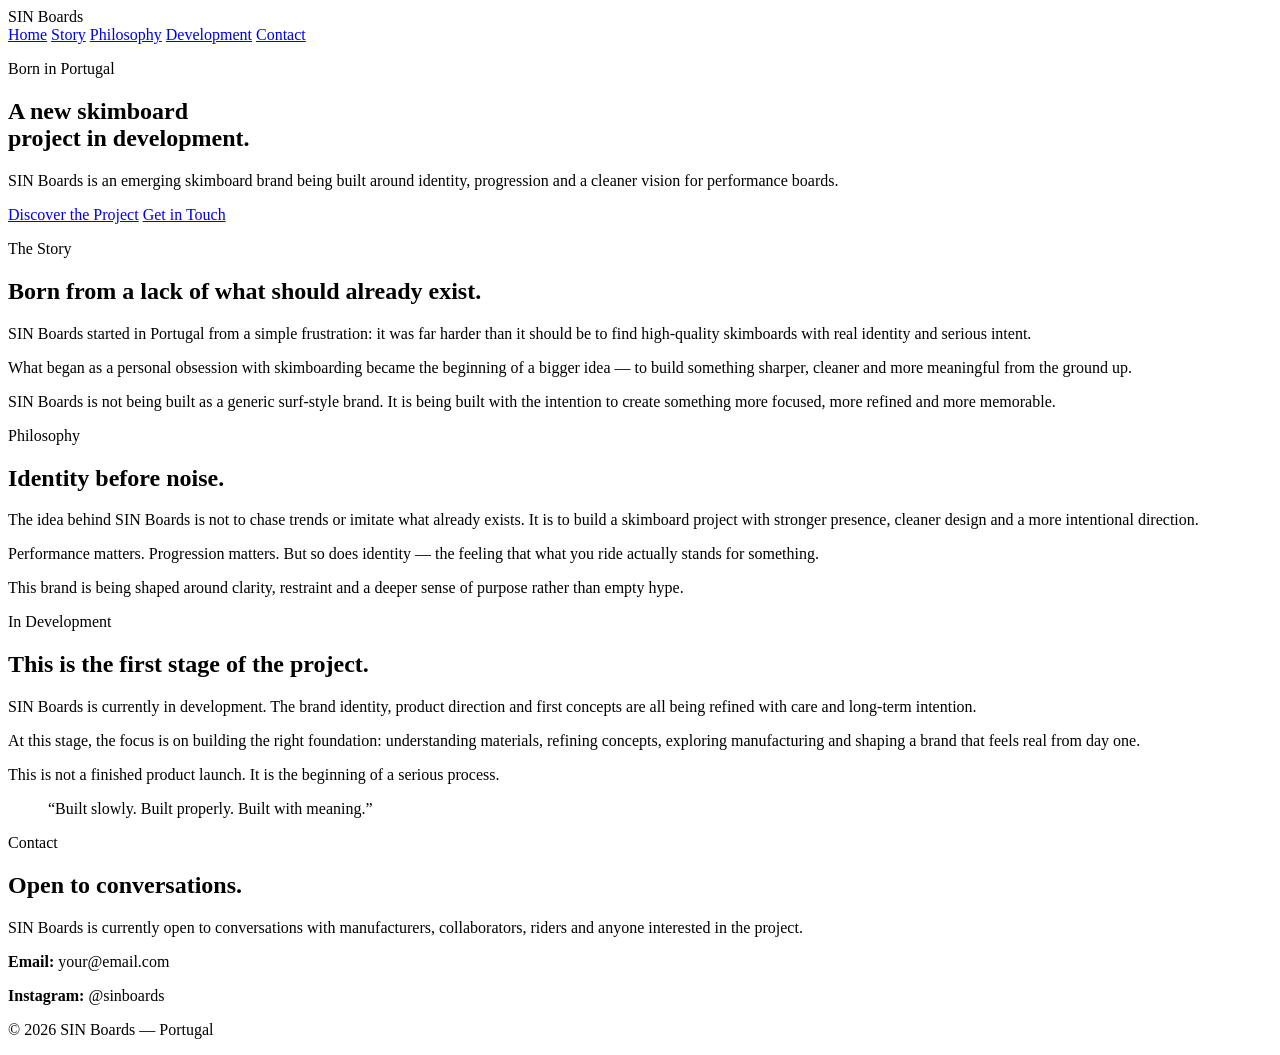
==== index.html @ 91b47700 "Create index.html" ====
<!DOCTYPE html>
<html lang="en">
<head>
  <meta charset="UTF-8" />
  <meta name="viewport" content="width=device-width, initial-scale=1.0" />
  <title>SIN Boards</title>
  <meta name="description" content="SIN Boards is a new skimboard project born in Portugal, built around identity, progression and performance." />
  <link rel="stylesheet" href="style.css" />
</head>
<body>

  <header class="navbar">
    <div class="logo">SIN Boards</div>
    <nav>
      <a href="#home">Home</a>
      <a href="#story">Story</a>
      <a href="#philosophy">Philosophy</a>
      <a href="#development">Development</a>
      <a href="#contact">Contact</a>
    </nav>
  </header>

  <section id="home" class="hero">
    <div class="hero-overlay"></div>
    <div class="hero-content">
      <p class="eyebrow">Born in Portugal</p>
      <h1>A new skimboard<br>project in development.</h1>
      <p class="hero-text">
        SIN Boards is an emerging skimboard brand being built around identity, progression and a cleaner vision for performance boards.
      </p>
      <div class="hero-buttons">
        <a href="#story" class="btn btn-primary">Discover the Project</a>
        <a href="#contact" class="btn btn-secondary">Get in Touch</a>
      </div>
    </div>
  </section>

  <section id="story" class="section">
    <div class="container narrow">
      <p class="section-tag">The Story</p>
      <h2>Born from a lack of what should already exist.</h2>
      <p>
        SIN Boards started in Portugal from a simple frustration: it was far harder than it should be to find high-quality skimboards with real identity and serious intent.
      </p>
      <p>
        What began as a personal obsession with skimboarding became the beginning of a bigger idea — to build something sharper, cleaner and more meaningful from the ground up.
      </p>
      <p>
        SIN Boards is not being built as a generic surf-style brand. It is being built with the intention to create something more focused, more refined and more memorable.
      </p>
    </div>
  </section>

  <section id="philosophy" class="section dark-section">
    <div class="container narrow">
      <p class="section-tag">Philosophy</p>
      <h2>Identity before noise.</h2>
      <p>
        The idea behind SIN Boards is not to chase trends or imitate what already exists. It is to build a skimboard project with stronger presence, cleaner design and a more intentional direction.
      </p>
      <p>
        Performance matters. Progression matters. But so does identity — the feeling that what you ride actually stands for something.
      </p>
      <p>
        This brand is being shaped around clarity, restraint and a deeper sense of purpose rather than empty hype.
      </p>
    </div>
  </section>

  <section id="development" class="section">
    <div class="container narrow">
      <p class="section-tag">In Development</p>
      <h2>This is the first stage of the project.</h2>
      <p>
        SIN Boards is currently in development. The brand identity, product direction and first concepts are all being refined with care and long-term intention.
      </p>
      <p>
        At this stage, the focus is on building the right foundation: understanding materials, refining concepts, exploring manufacturing and shaping a brand that feels real from day one.
      </p>
      <p>
        This is not a finished product launch. It is the beginning of a serious process.
      </p>
    </div>
  </section>

  <section class="quote-section">
    <div class="container narrow">
      <blockquote>
        “Built slowly. Built properly. Built with meaning.”
      </blockquote>
    </div>
  </section>

  <section id="contact" class="section dark-section">
    <div class="container narrow">
      <p class="section-tag">Contact</p>
      <h2>Open to conversations.</h2>
      <p>
        SIN Boards is currently open to conversations with manufacturers, collaborators, riders and anyone interested in the project.
      </p>

      <div class="contact-box">
        <p><strong>Email:</strong> your@email.com</p>
        <p><strong>Instagram:</strong> @sinboards</p>
      </div>
    </div>
  </section>

  <footer class="footer">
    <p>© 2026 SIN Boards — Portugal</p>
  </footer>

</body>
</html>
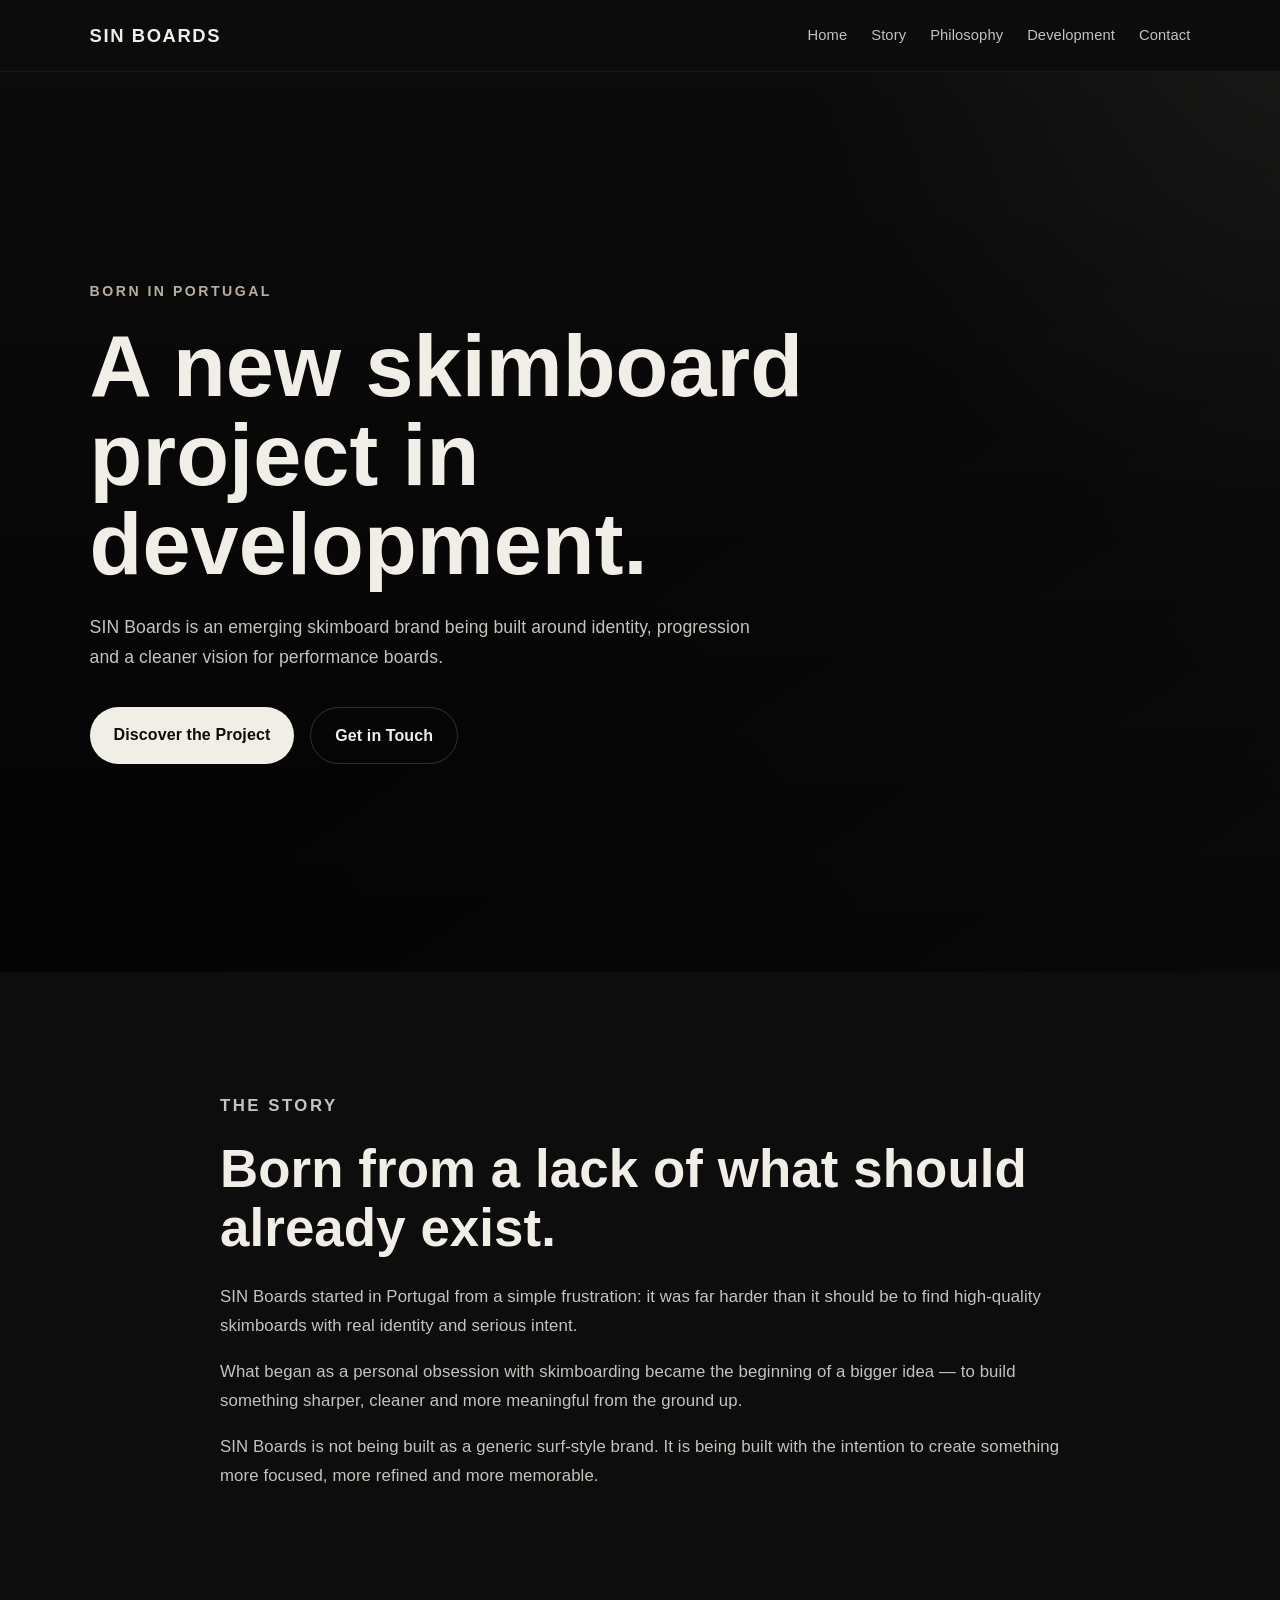
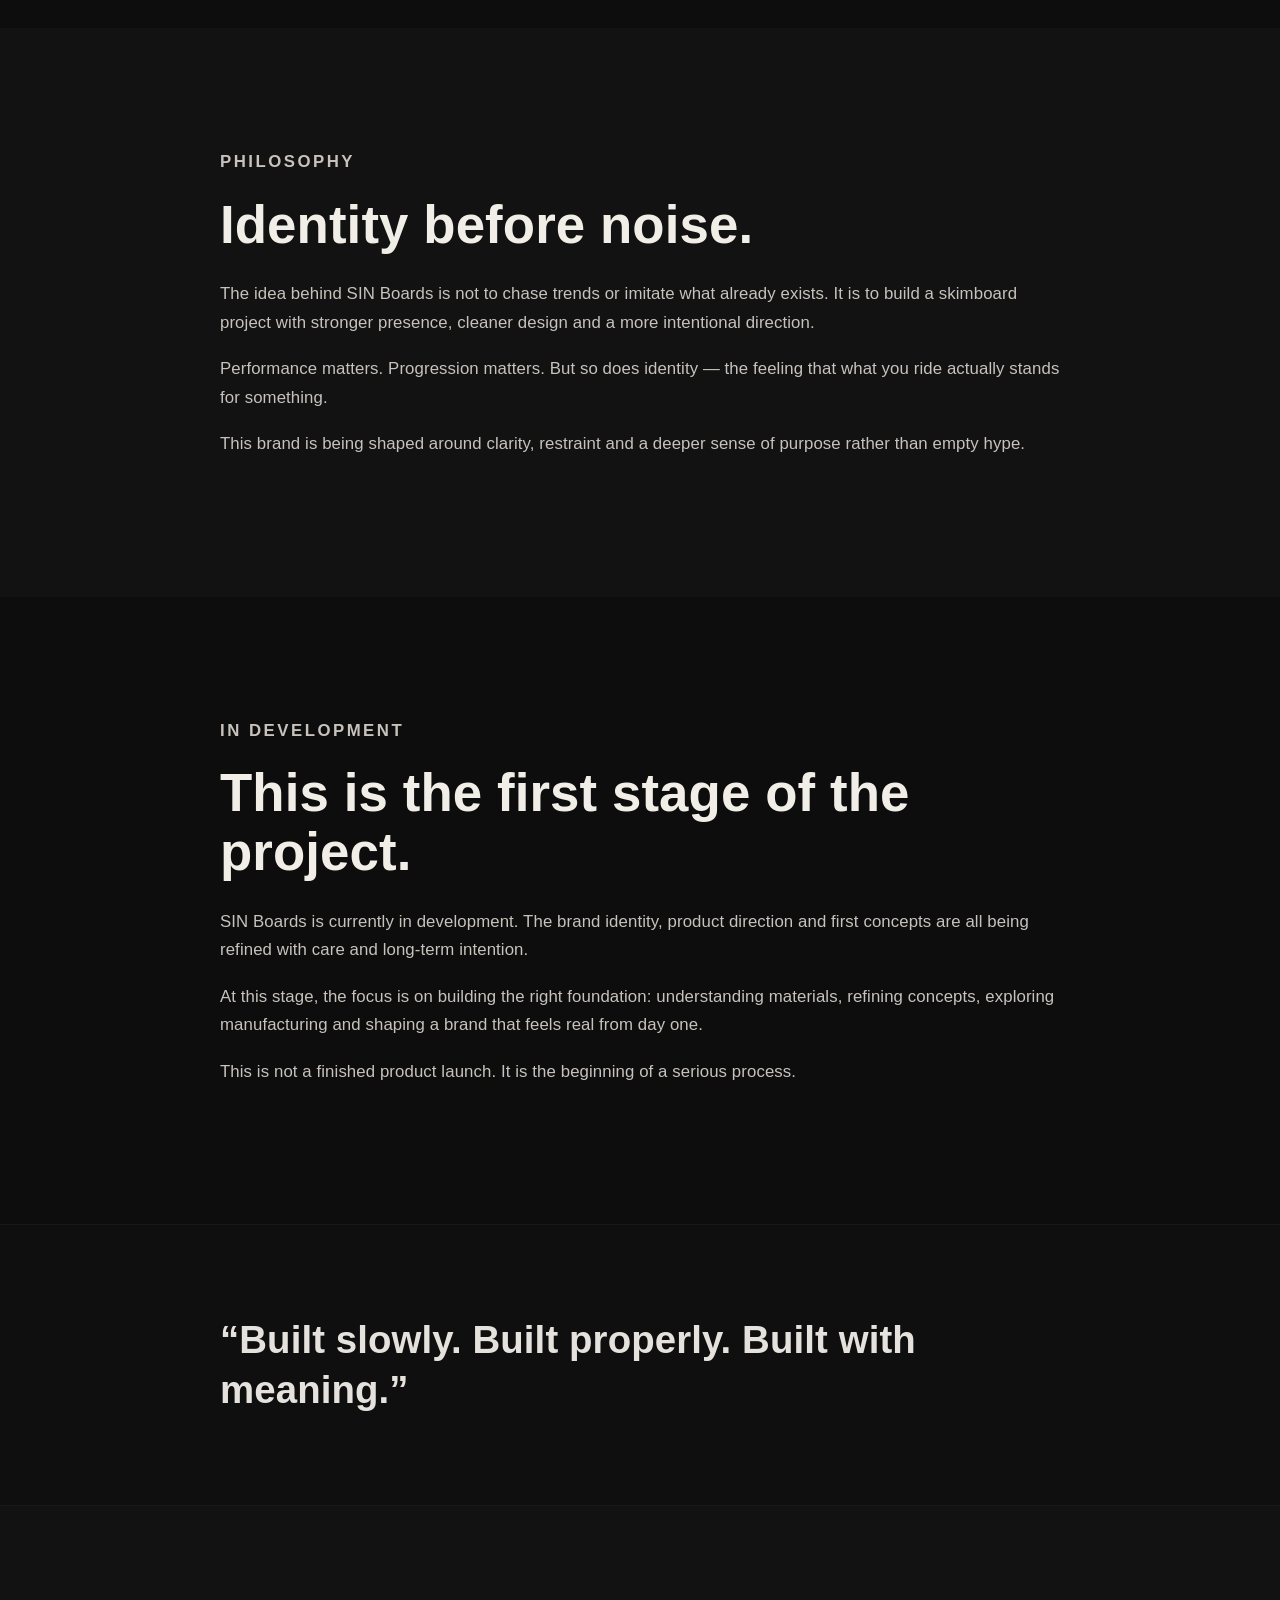
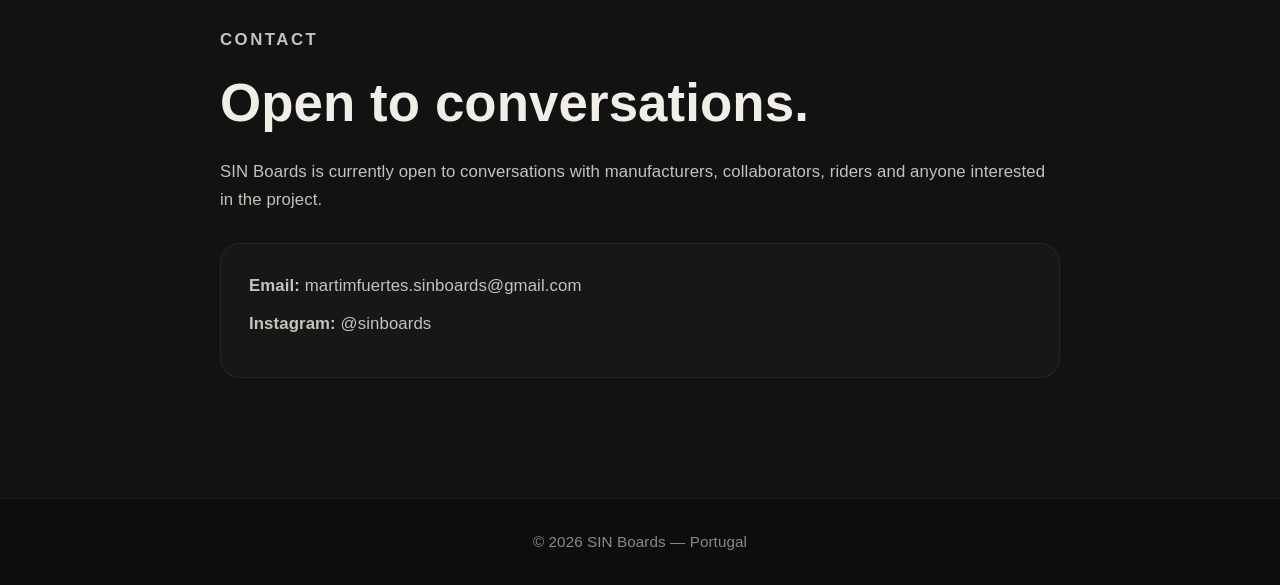
==== commit 1f8096b3: "Update index.html" ====
--- a/index.html
+++ b/index.html
@@ -100,7 +100,7 @@
       </p>
 
       <div class="contact-box">
-        <p><strong>Email:</strong> your@email.com</p>
+        <p><strong>Email:</strong> martimfuertes.sinboards@gmail.com</p>
         <p><strong>Instagram:</strong> @sinboards</p>
       </div>
     </div>
--- a/style.css
+++ b/style.css
@@ -0,0 +1,254 @@
+* {
+  margin: 0;
+  padding: 0;
+  box-sizing: border-box;
+}
+
+html {
+  scroll-behavior: smooth;
+}
+
+body {
+  font-family: "Helvetica Neue", Arial, sans-serif;
+  background: #0d0d0d;
+  color: #f1ede7;
+  line-height: 1.7;
+  letter-spacing: 0.1px;
+}
+
+a {
+  text-decoration: none;
+  color: inherit;
+}
+
+.navbar {
+  position: sticky;
+  top: 0;
+  z-index: 1000;
+  background: rgba(13, 13, 13, 0.88);
+  backdrop-filter: blur(12px);
+  border-bottom: 1px solid rgba(255, 255, 255, 0.05);
+  display: flex;
+  justify-content: space-between;
+  align-items: center;
+  padding: 20px 7%;
+}
+
+.logo {
+  font-size: 1.15rem;
+  font-weight: 700;
+  letter-spacing: 1.6px;
+  text-transform: uppercase;
+  color: #f1ede7;
+}
+
+nav {
+  display: flex;
+  gap: 24px;
+  flex-wrap: wrap;
+}
+
+nav a {
+  font-size: 0.92rem;
+  color: #c6c1ba;
+  transition: 0.25s ease;
+}
+
+nav a:hover {
+  color: #f1ede7;
+}
+
+.hero {
+  position: relative;
+  min-height: 100vh;
+  display: flex;
+  align-items: center;
+  padding: 0 7%;
+  background:
+    radial-gradient(circle at top right, rgba(184, 173, 161, 0.08), transparent 30%),
+    linear-gradient(to bottom, rgba(0,0,0,0.18), rgba(0,0,0,0.72)),
+    #0d0d0d;
+  overflow: hidden;
+}
+
+.hero-overlay {
+  position: absolute;
+  inset: 0;
+  background: linear-gradient(to bottom right, transparent 50%, rgba(255,255,255,0.02));
+  pointer-events: none;
+}
+
+.hero-content {
+  position: relative;
+  z-index: 2;
+  max-width: 780px;
+}
+
+.eyebrow {
+  color: #b8ada1;
+  font-size: 0.88rem;
+  font-weight: 700;
+  text-transform: uppercase;
+  letter-spacing: 2.5px;
+  margin-bottom: 18px;
+}
+
+.hero h1 {
+  font-size: clamp(2.8rem, 7vw, 5.4rem);
+  line-height: 1.03;
+  margin-bottom: 24px;
+  font-weight: 800;
+  color: #f1ede7;
+}
+
+.hero-text {
+  font-size: 1.1rem;
+  color: #c7c2bc;
+  max-width: 680px;
+  margin-bottom: 34px;
+}
+
+.hero-buttons {
+  display: flex;
+  gap: 16px;
+  flex-wrap: wrap;
+}
+
+.btn {
+  padding: 14px 24px;
+  border-radius: 999px;
+  font-weight: 700;
+  transition: 0.28s ease;
+  display: inline-block;
+}
+
+.btn-primary {
+  background: #f1ede7;
+  color: #0d0d0d;
+}
+
+.btn-primary:hover {
+  transform: translateY(-2px);
+  background: #ffffff;
+}
+
+.btn-secondary {
+  border: 1px solid rgba(241, 237, 231, 0.18);
+  color: #f1ede7;
+}
+
+.btn-secondary:hover {
+  border-color: rgba(241, 237, 231, 0.45);
+  background: rgba(255,255,255,0.03);
+}
+
+.section {
+  padding: 120px 7%;
+}
+
+.dark-section {
+  background: #121212;
+}
+
+.container {
+  max-width: 1200px;
+  margin: 0 auto;
+}
+
+.narrow {
+  max-width: 840px;
+}
+
+.section-tag {
+  color: #b8ada1;
+  font-size: 0.85rem;
+  font-weight: 700;
+  text-transform: uppercase;
+  letter-spacing: 2.5px;
+  margin-bottom: 16px;
+}
+
+.section h2 {
+  font-size: clamp(2rem, 5vw, 3.3rem);
+  line-height: 1.12;
+  margin-bottom: 26px;
+  color: #f1ede7;
+}
+
+.section p {
+  color: #c7c2bc;
+  font-size: 1.05rem;
+  margin-bottom: 18px;
+}
+
+.quote-section {
+  padding: 90px 7%;
+  background: #0f0f0f;
+  border-top: 1px solid rgba(255,255,255,0.04);
+  border-bottom: 1px solid rgba(255,255,255,0.04);
+}
+
+blockquote {
+  font-size: clamp(1.5rem, 4vw, 2.4rem);
+  line-height: 1.3;
+  font-weight: 600;
+  color: #f1ede7;
+  opacity: 0.95;
+}
+
+.contact-box {
+  margin-top: 28px;
+  padding: 28px;
+  border-radius: 20px;
+  background: rgba(255,255,255,0.025);
+  border: 1px solid rgba(255,255,255,0.06);
+}
+
+.contact-box p {
+  margin-bottom: 10px;
+}
+
+.footer {
+  padding: 30px 7%;
+  border-top: 1px solid rgba(255,255,255,0.05);
+  text-align: center;
+  color: #8e8881;
+  font-size: 0.95rem;
+}
+
+@media (max-width: 900px) {
+  .navbar {
+    flex-direction: column;
+    align-items: flex-start;
+    gap: 14px;
+  }
+
+  nav {
+    gap: 12px 18px;
+  }
+
+  .hero {
+    min-height: 88vh;
+    padding-top: 70px;
+  }
+
+  .section {
+    padding: 95px 7%;
+  }
+}
+
+@media (max-width: 600px) {
+  .hero h1 {
+    font-size: 2.7rem;
+  }
+
+  .hero-text,
+  .section p {
+    font-size: 1rem;
+  }
+
+  .btn {
+    width: 100%;
+    text-align: center;
+  }
+}
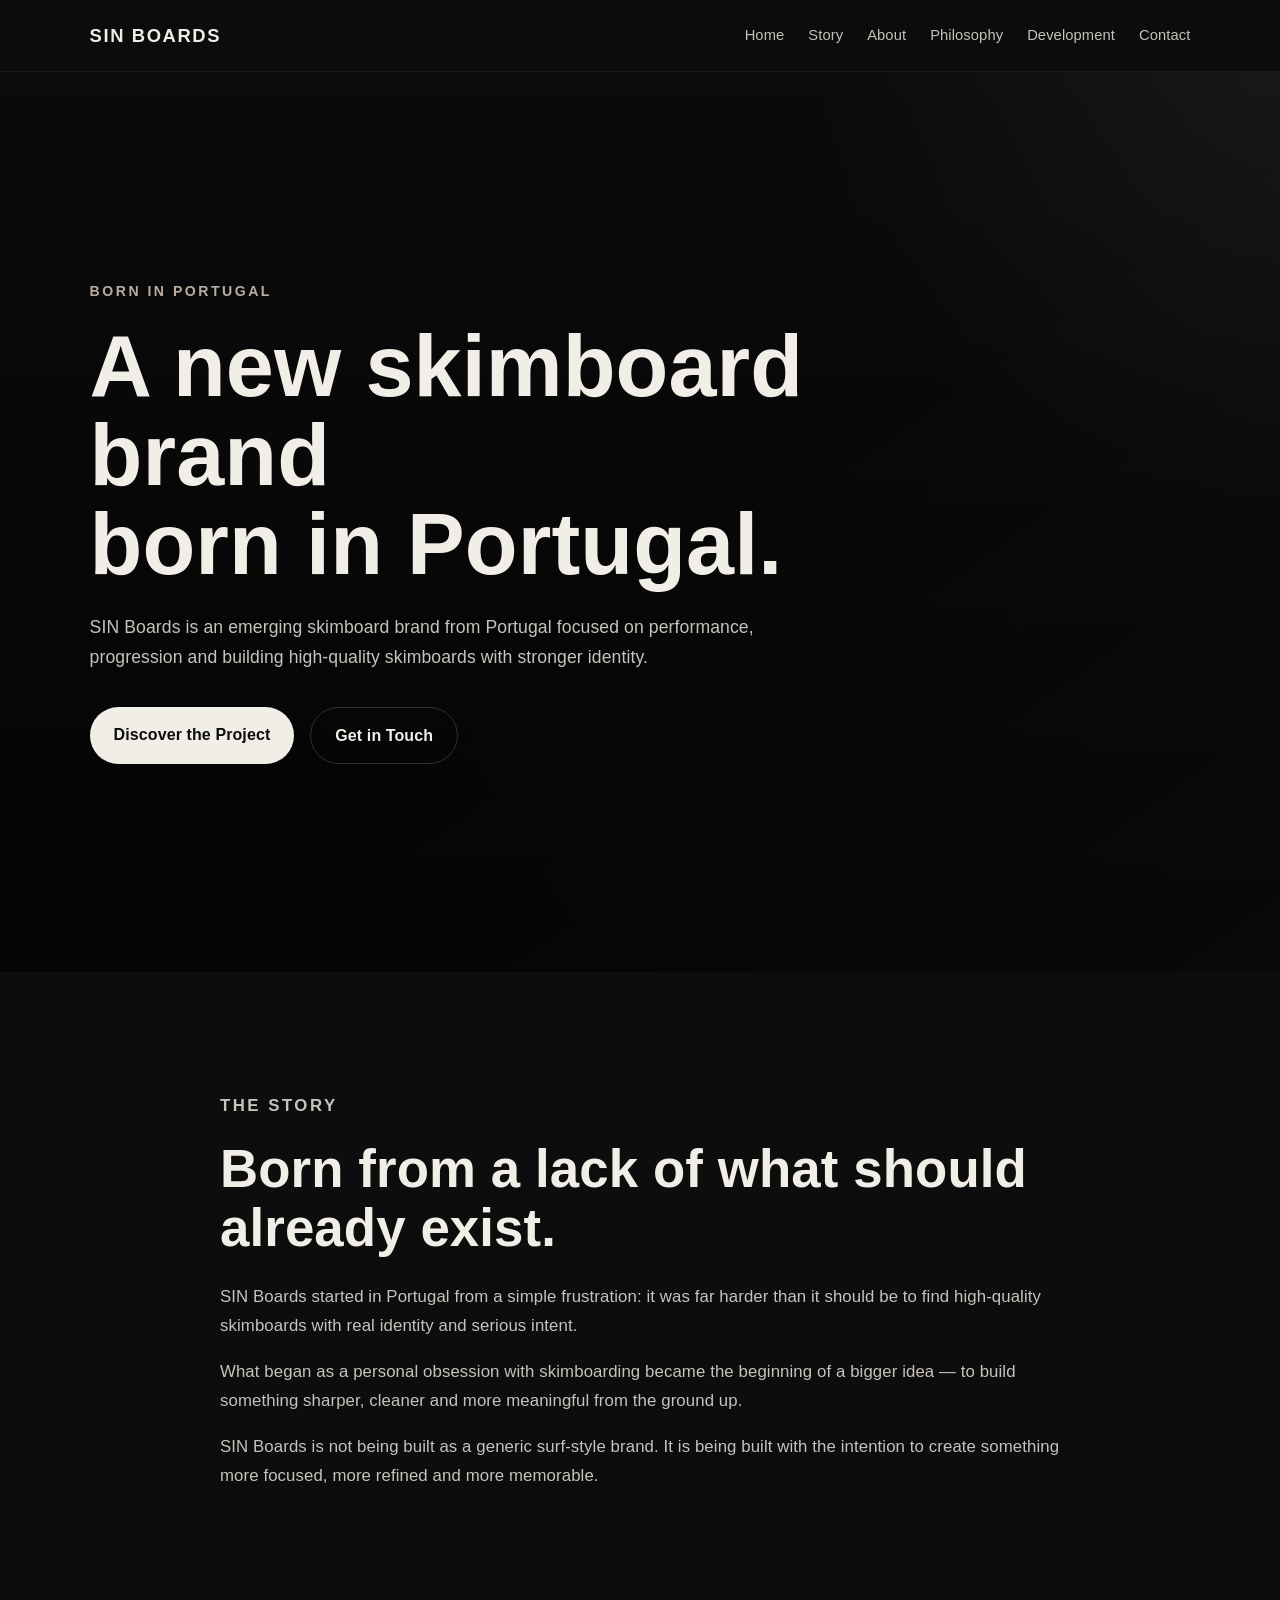
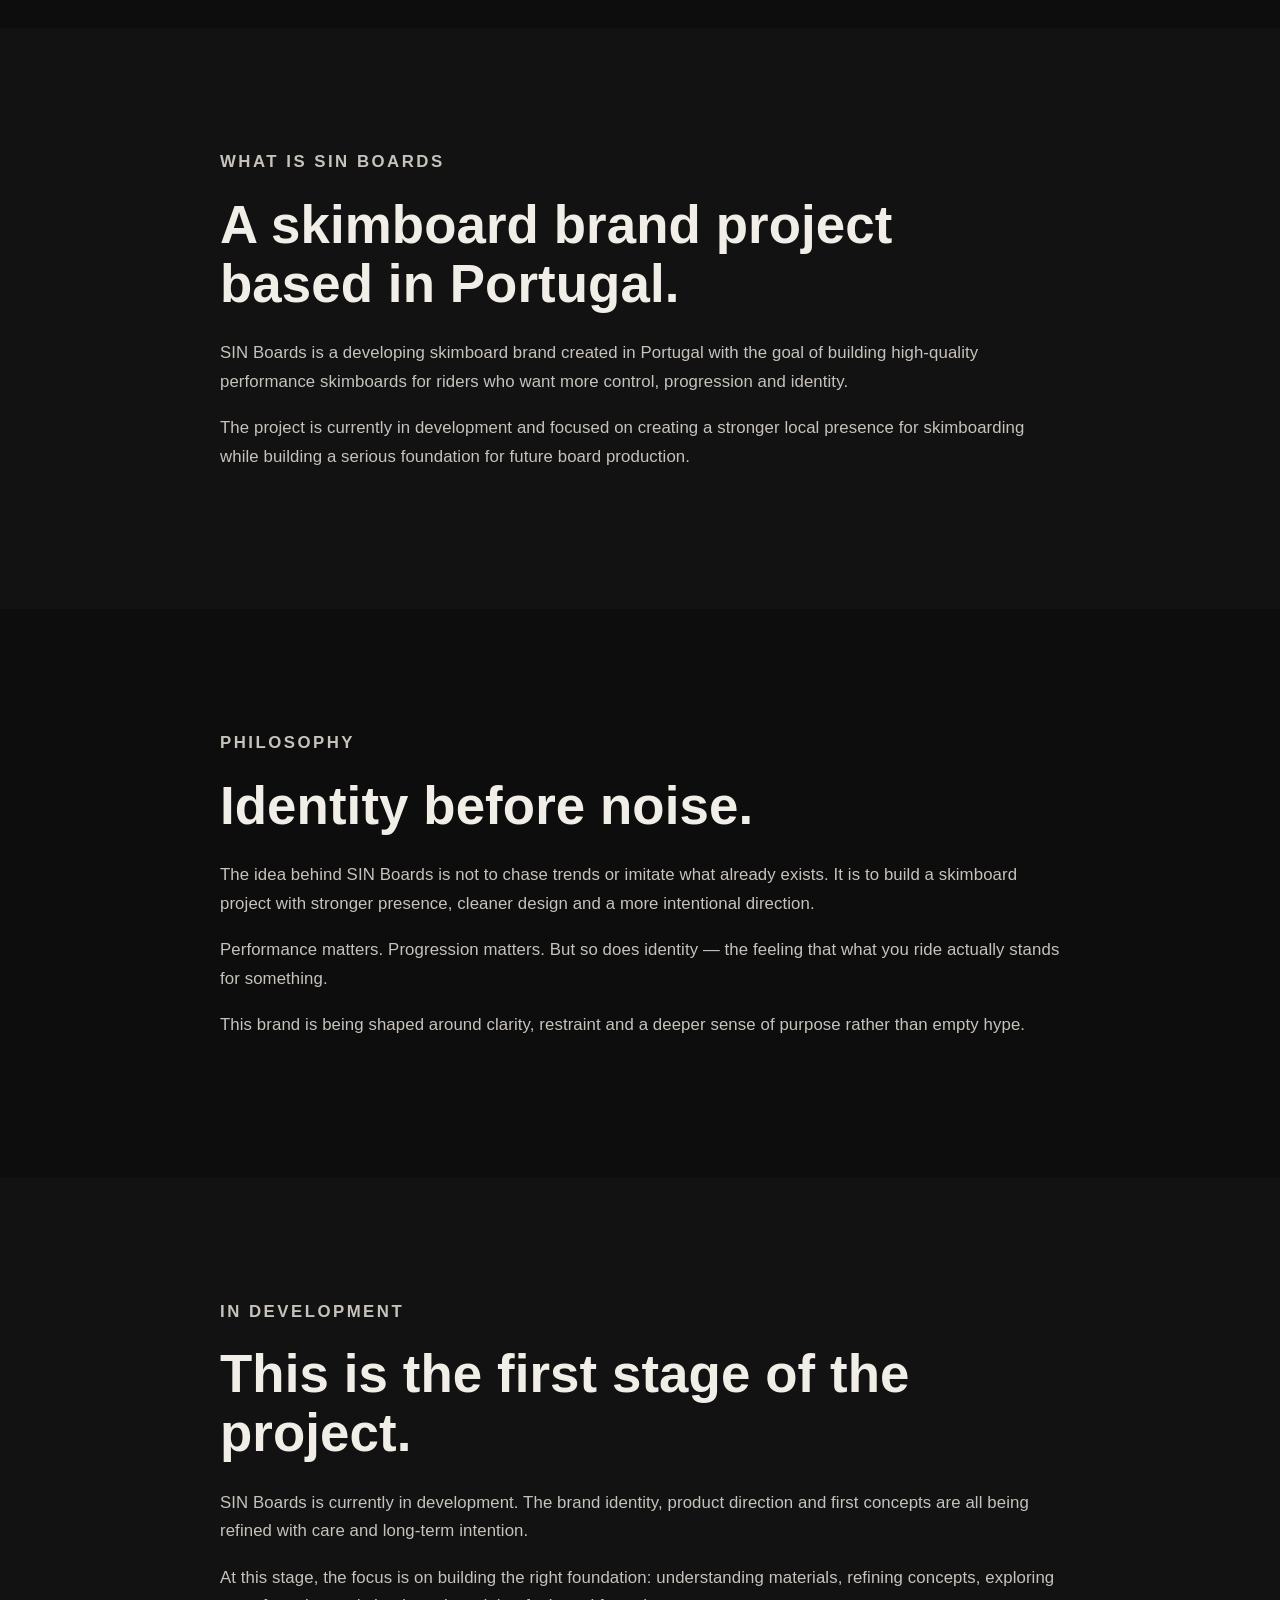
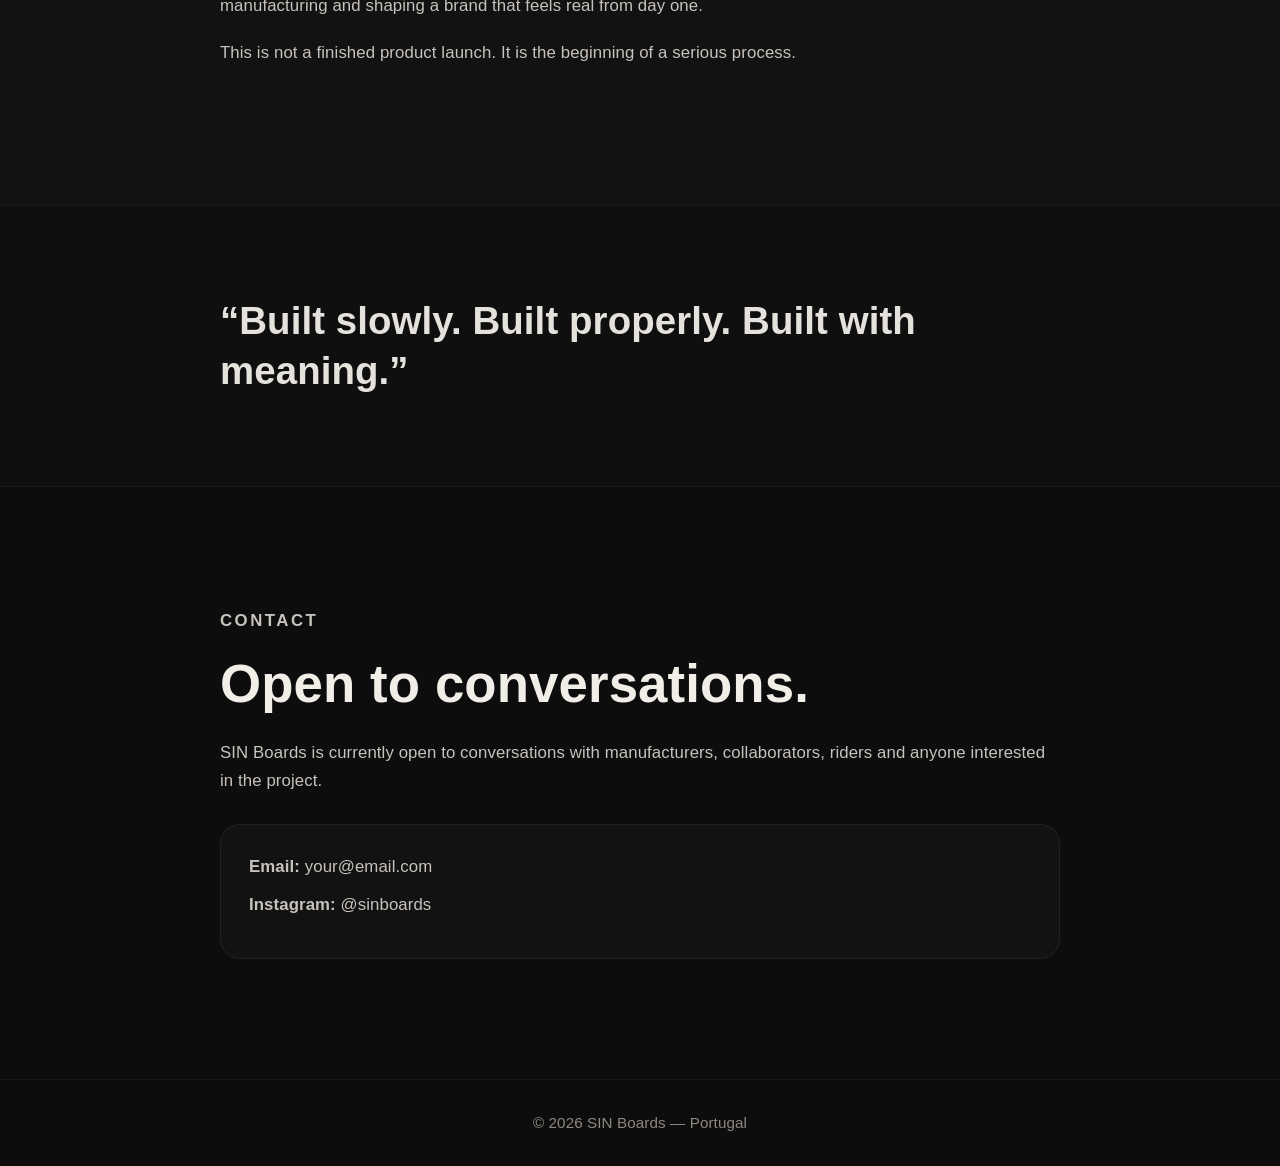
==== commit 0aa60b34: "Update index.html" ====
--- a/index.html
+++ b/index.html
@@ -3,8 +3,20 @@
 <head>
   <meta charset="UTF-8" />
   <meta name="viewport" content="width=device-width, initial-scale=1.0" />
-  <title>SIN Boards</title>
-  <meta name="description" content="SIN Boards is a new skimboard project born in Portugal, built around identity, progression and performance." />
+
+  <title>SIN Boards | Skimboard Brand in Portugal</title>
+
+  <meta name="description" content="SIN Boards is a new skimboard brand born in Portugal, focused on performance, progression and building high-quality skimboards with strong identity." />
+
+  <meta name="keywords" content="SIN Boards, skimboard brand Portugal, skimboards Portugal, performance skimboards, skimboard Cascais, skimboarding Portugal, skimboard project" />
+
+  <meta name="author" content="SIN Boards" />
+
+  <meta property="og:title" content="SIN Boards | Skimboard Brand in Portugal" />
+  <meta property="og:description" content="A new skimboard brand born in Portugal, focused on performance, progression and strong identity." />
+  <meta property="og:type" content="website" />
+  <meta property="og:url" content="https://martimfuertessinboards-debug.github.io/SIN-BOARDS/" />
+
   <link rel="stylesheet" href="style.css" />
 </head>
 <body>
@@ -14,6 +26,7 @@
     <nav>
       <a href="#home">Home</a>
       <a href="#story">Story</a>
+      <a href="#what-is">About</a>
       <a href="#philosophy">Philosophy</a>
       <a href="#development">Development</a>
       <a href="#contact">Contact</a>
@@ -24,9 +37,9 @@
     <div class="hero-overlay"></div>
     <div class="hero-content">
       <p class="eyebrow">Born in Portugal</p>
-      <h1>A new skimboard<br>project in development.</h1>
+      <h1>A new skimboard brand<br>born in Portugal.</h1>
       <p class="hero-text">
-        SIN Boards is an emerging skimboard brand being built around identity, progression and a cleaner vision for performance boards.
+        SIN Boards is an emerging skimboard brand from Portugal focused on performance, progression and building high-quality skimboards with stronger identity.
       </p>
       <div class="hero-buttons">
         <a href="#story" class="btn btn-primary">Discover the Project</a>
@@ -51,7 +64,20 @@
     </div>
   </section>
 
-  <section id="philosophy" class="section dark-section">
+  <section id="what-is" class="section dark-section">
+    <div class="container narrow">
+      <p class="section-tag">What is SIN Boards</p>
+      <h2>A skimboard brand project based in Portugal.</h2>
+      <p>
+        SIN Boards is a developing skimboard brand created in Portugal with the goal of building high-quality performance skimboards for riders who want more control, progression and identity.
+      </p>
+      <p>
+        The project is currently in development and focused on creating a stronger local presence for skimboarding while building a serious foundation for future board production.
+      </p>
+    </div>
+  </section>
+
+  <section id="philosophy" class="section">
     <div class="container narrow">
       <p class="section-tag">Philosophy</p>
       <h2>Identity before noise.</h2>
@@ -67,7 +93,7 @@
     </div>
   </section>
 
-  <section id="development" class="section">
+  <section id="development" class="section dark-section">
     <div class="container narrow">
       <p class="section-tag">In Development</p>
       <h2>This is the first stage of the project.</h2>
@@ -91,7 +117,7 @@
     </div>
   </section>
 
-  <section id="contact" class="section dark-section">
+  <section id="contact" class="section">
     <div class="container narrow">
       <p class="section-tag">Contact</p>
       <h2>Open to conversations.</h2>
@@ -100,7 +126,7 @@
       </p>
 
       <div class="contact-box">
-        <p><strong>Email:</strong> martimfuertes.sinboards@gmail.com</p>
+        <p><strong>Email:</strong> your@email.com</p>
         <p><strong>Instagram:</strong> @sinboards</p>
       </div>
     </div>
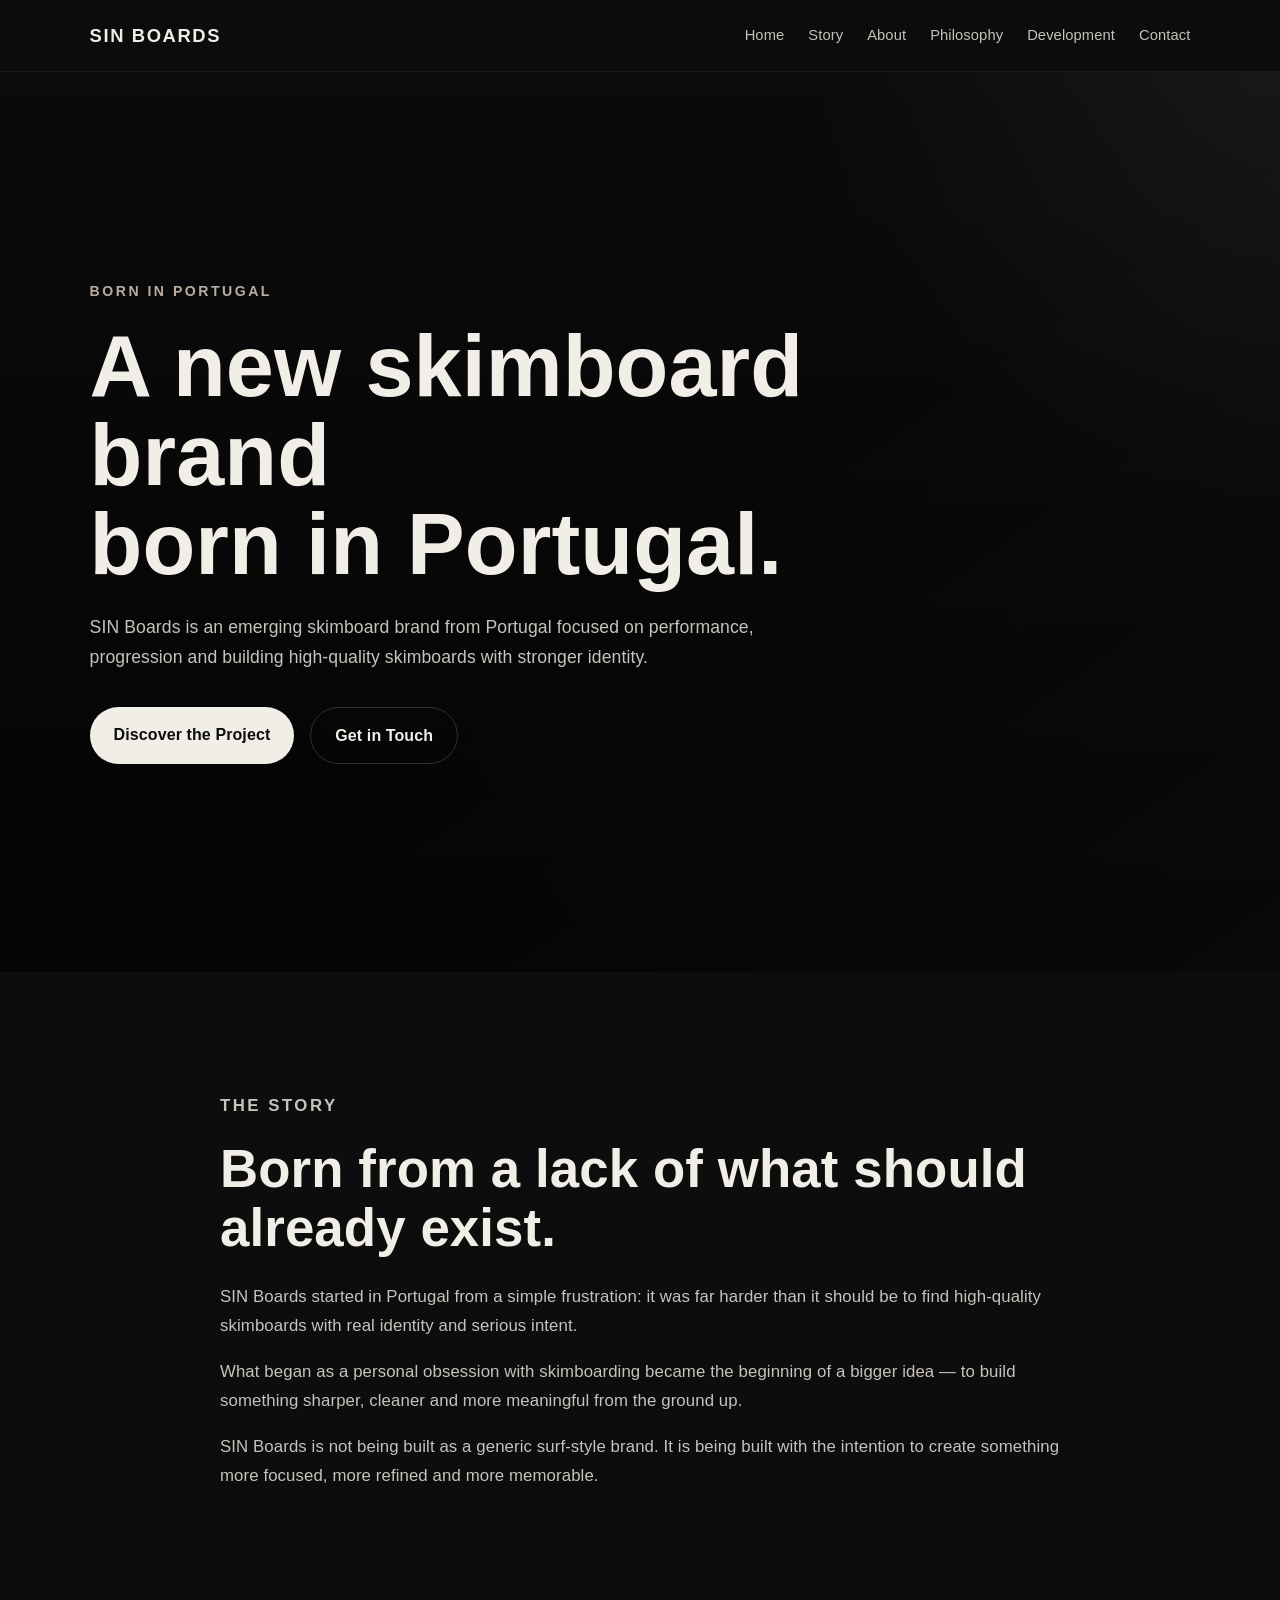
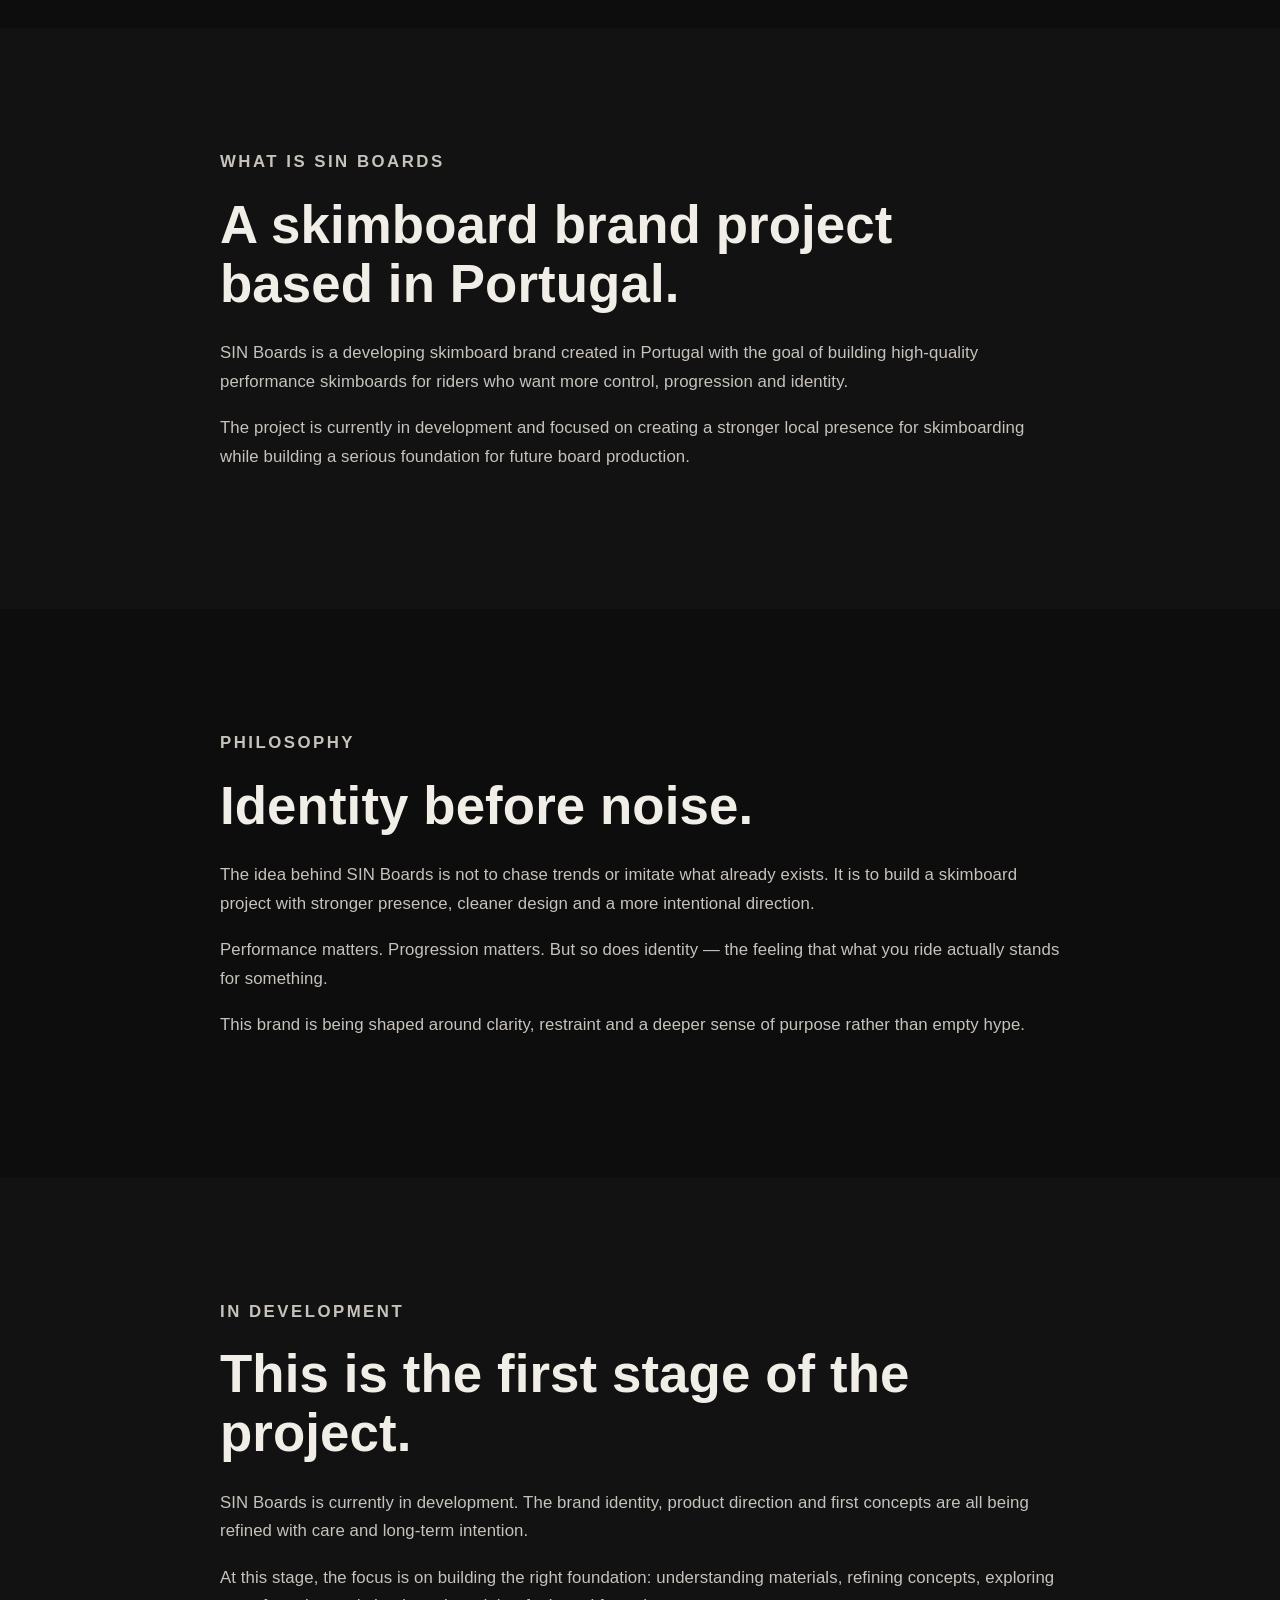
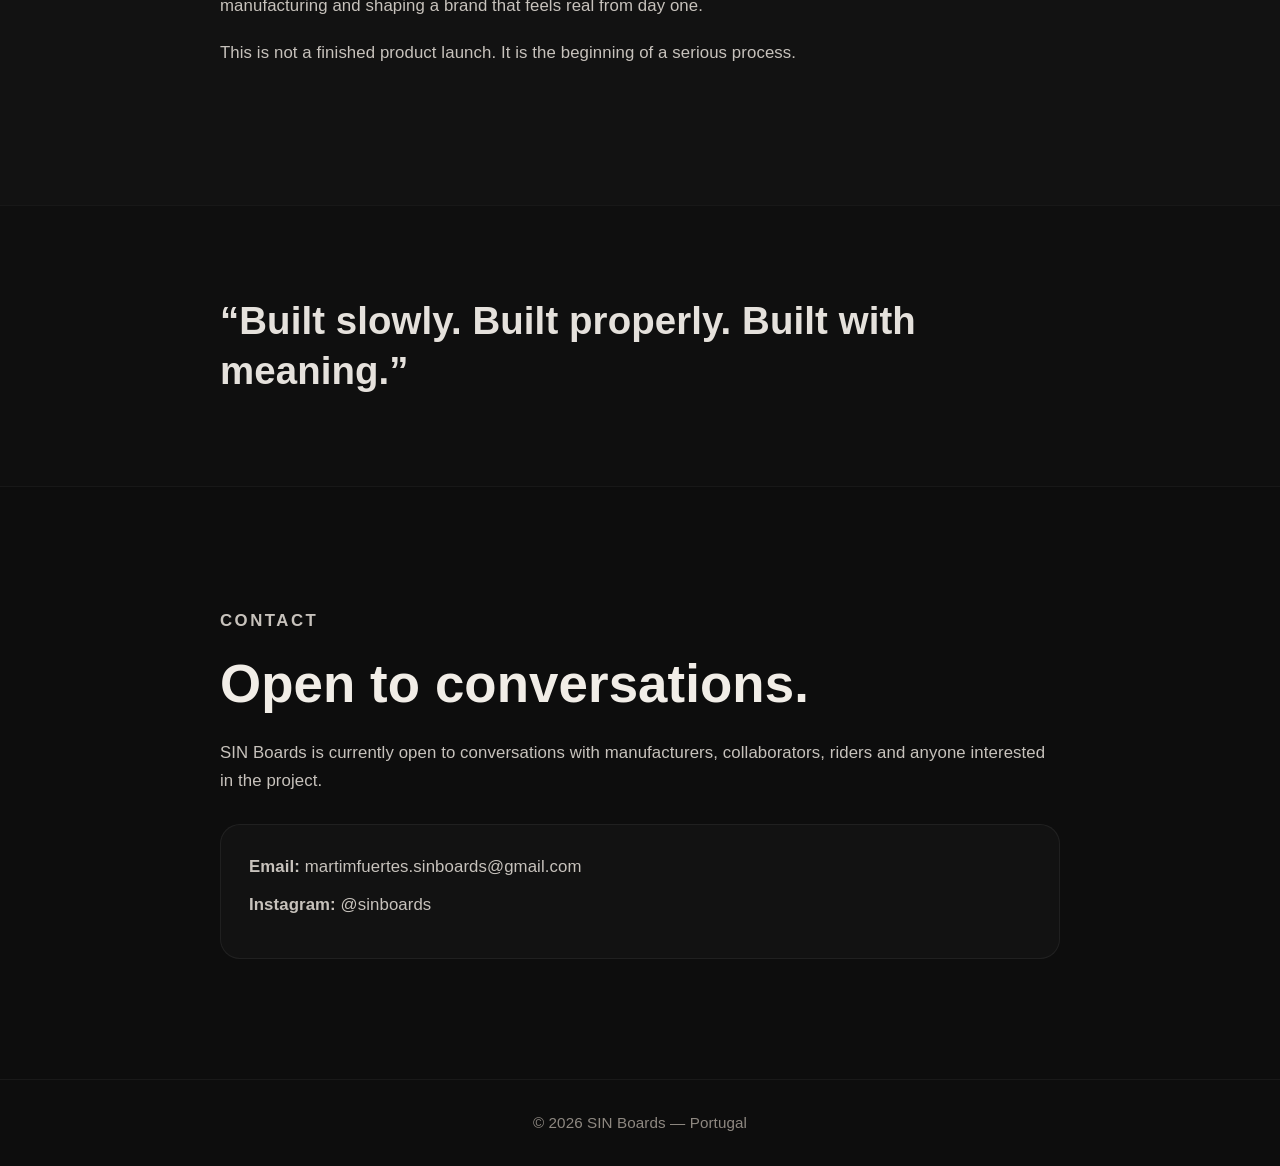
==== commit e3d718a9: "Update index.html" ====
--- a/index.html
+++ b/index.html
@@ -126,7 +126,7 @@
       </p>
 
       <div class="contact-box">
-        <p><strong>Email:</strong> your@email.com</p>
+        <p><strong>Email:</strong> martimfuertes.sinboards@gmail.com</p>
         <p><strong>Instagram:</strong> @sinboards</p>
       </div>
     </div>
